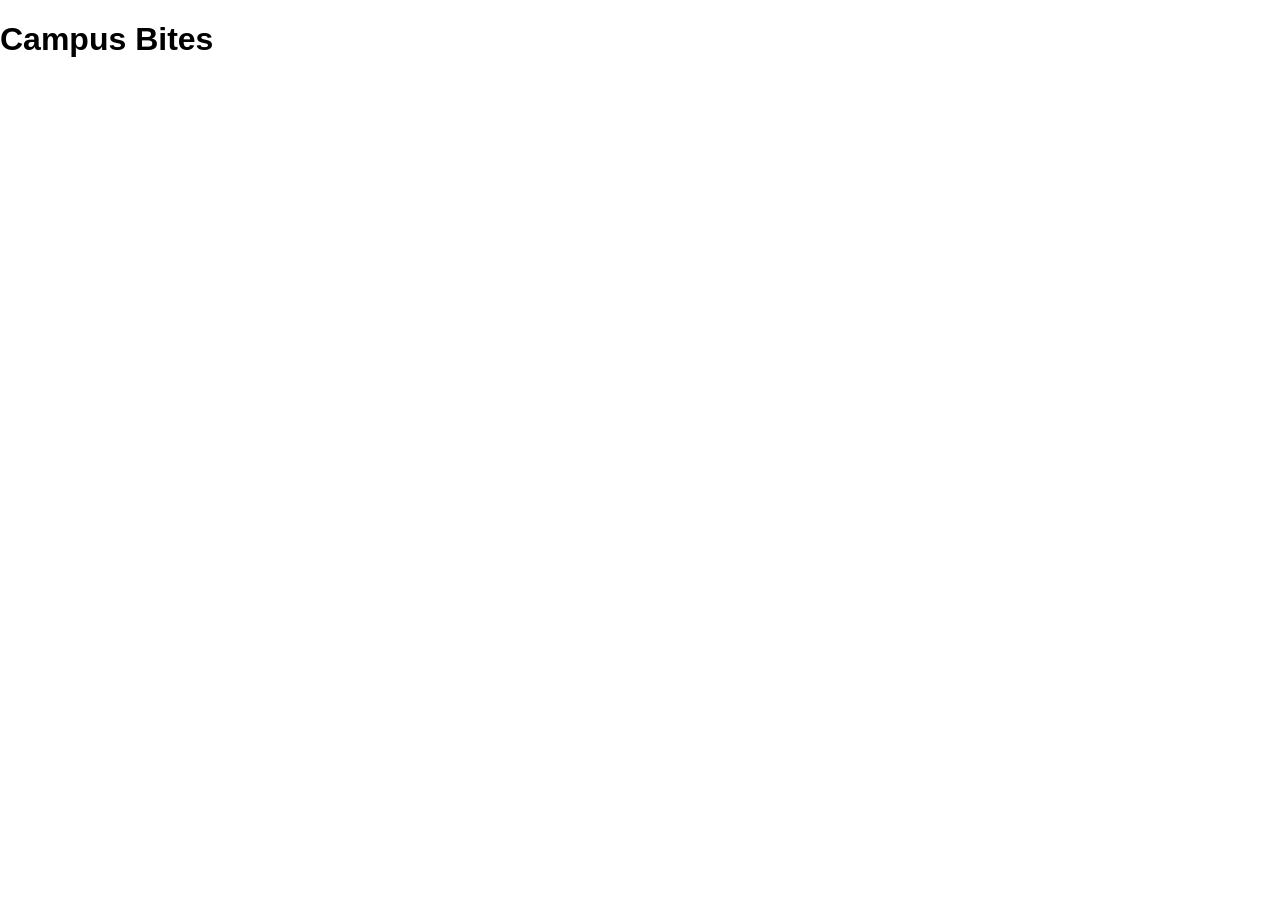
==== src/deals.html @ 04eabcf5 "add project folder structure" ====
<!DOCTYPE html>
<html lang="en">
<head>
    <meta charset="UTF-8">
    <meta name="viewport" content="width=device-width, initial-scale=1.0">
    <title>Campus Bites</title>
    <link rel="stylesheet" href="../styles/style.css">
</head>
<body>

    <h1>Campus Bites</h1>

</body>
</html>
---- styles/style.css ----
body {
    font-family: Arial, sans-serif;
    margin: 0;
    padding: 0;
}
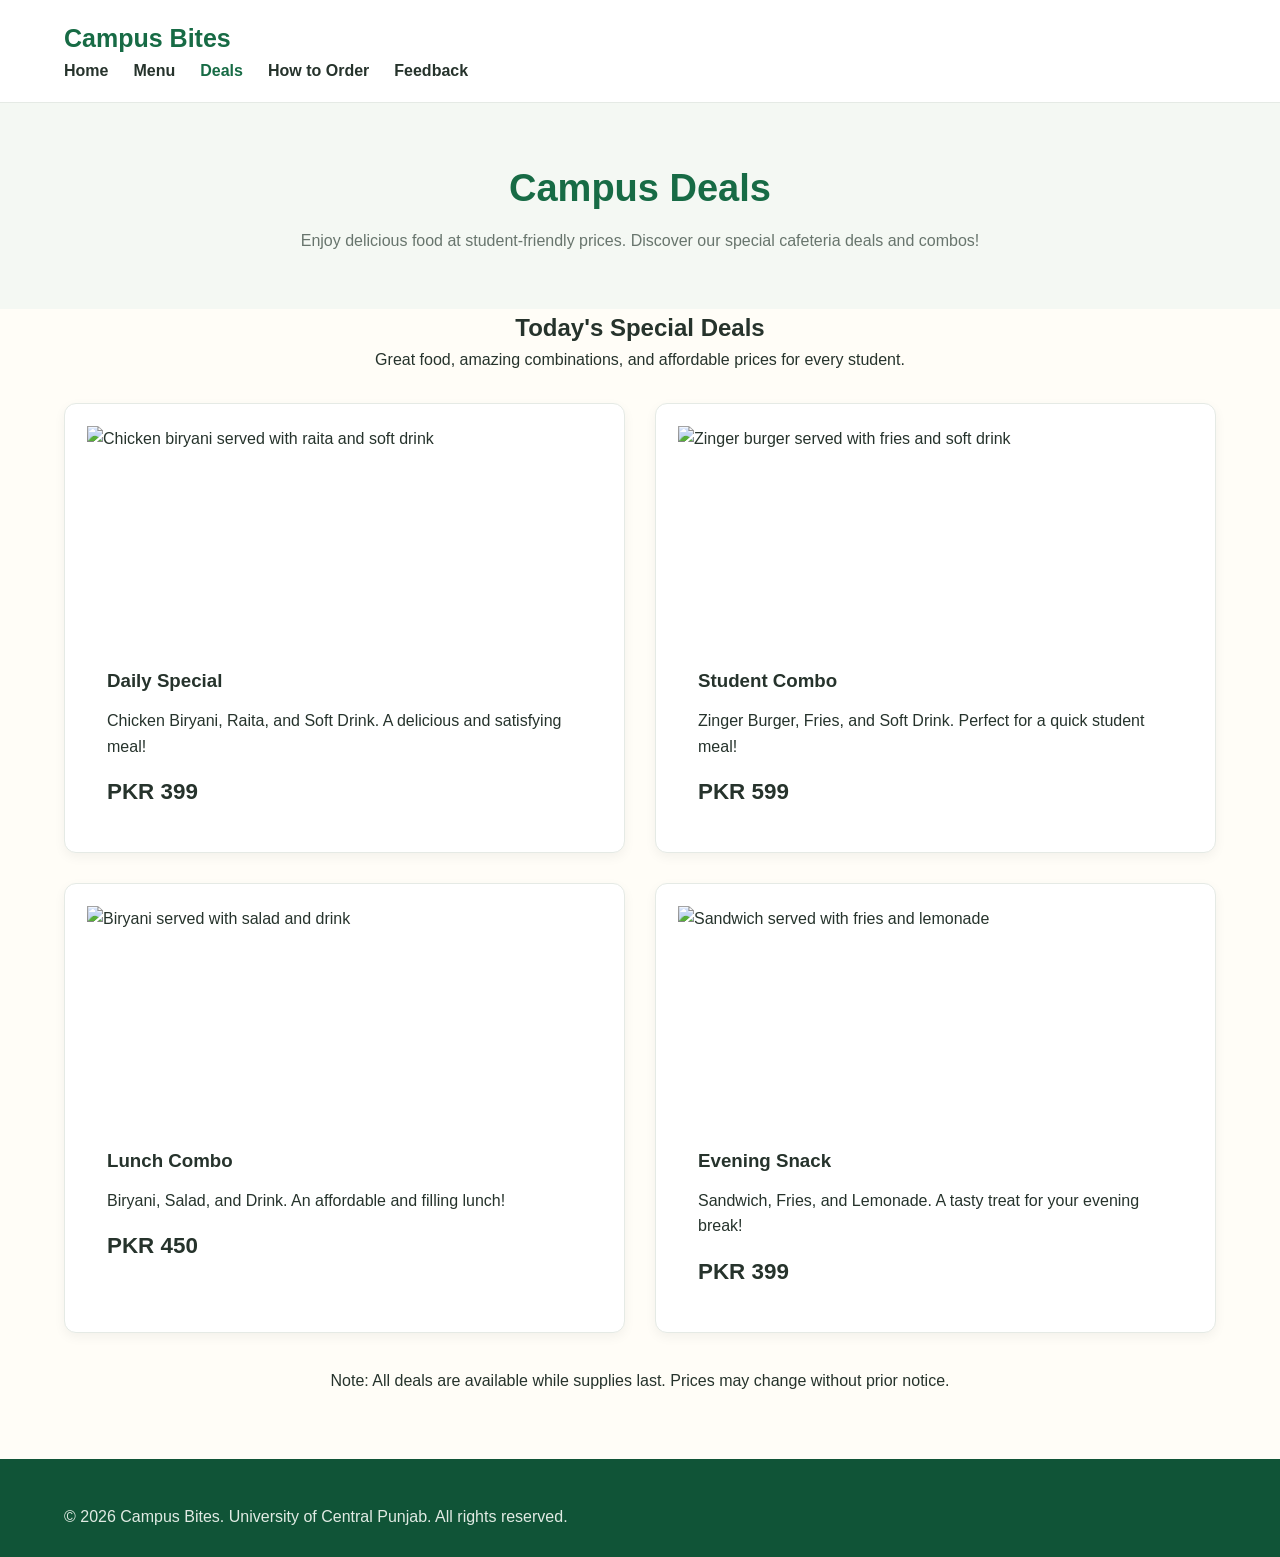
==== commit f3ccef18: "feat: implement Campus Bites deals page" ====
--- a/src/deals.html
+++ b/src/deals.html
@@ -3,12 +3,192 @@
 <head>
     <meta charset="UTF-8">
     <meta name="viewport" content="width=device-width, initial-scale=1.0">
-    <title>Campus Bites</title>
+
+    <title>Campus Deals | Campus Bites</title>
+
     <link rel="stylesheet" href="../styles/style.css">
 </head>
+
 <body>
 
-    <h1>Campus Bites</h1>
+    <!-- Shared Navigation -->
+    <nav class="navbar">
+        <div class="container">
+            <a href="index.html" class="logo">Campus Bites</a>
+
+            <ul class="nav-links">
+                <li><a href="index.html">Home</a></li>
+                <li><a href="menu.html">Menu</a></li>
+                <li><a href="deals.html" class="active" aria-current="page">Deals</a></li>
+                <li><a href="order.html">How to Order</a></li>
+                <li><a href="feedback.html">Feedback</a></li>
+            </ul>
+        </div>
+    </nav>
+
+    <!-- Deals Page Header -->
+    <header class="page-header">
+        <div class="container">
+            <h1>Campus Deals</h1>
+
+            <p>
+                Enjoy delicious food at student-friendly prices.
+                Discover our special cafeteria deals and combos!
+            </p>
+        </div>
+    </header>
+
+    <!-- Deals Section -->
+    <main class="container">
+
+        <section class="deals-section">
+
+            <div class="section-heading">
+                <h2>Today's Special Deals</h2>
+
+                <p>
+                    Great food, amazing combinations, and affordable prices
+                    for every student.
+                </p>
+            </div>
+
+            <!-- Deal Cards -->
+<div class="deals-grid">
+
+    <!-- Deal 1: Daily Special -->
+    <article class="card deal-card">
+
+        <div class="deal-image">
+            <img
+                src="https://placehold.co/600x400/f5e6cc/8b4513?text=Chicken+Biryani"
+                alt="Chicken biryani served with raita and soft drink"
+            >
+        </div>
+
+        <div class="card-content">
+
+            <h3>Daily Special</h3>
+
+            <p>
+                Chicken Biryani, Raita, and Soft Drink.
+                A delicious and satisfying meal!
+            </p>
+
+            <p class="deal-price">
+                PKR 399
+            </p>
+
+        </div>
+
+    </article>
+
+
+    <!-- Deal 2: Student Combo -->
+    <article class="card deal-card">
+
+        <div class="deal-image">
+            <img
+                src="https://placehold.co/600x400/f5e6cc/8b4513?text=Zinger+Burger+Combo"
+                alt="Zinger burger served with fries and soft drink"
+            >
+        </div>
+
+        <div class="card-content">
+
+            <h3>Student Combo</h3>
+
+            <p>
+                Zinger Burger, Fries, and Soft Drink.
+                Perfect for a quick student meal!
+            </p>
+
+            <p class="deal-price">
+                PKR 599
+            </p>
+
+        </div>
+
+    </article>
+
+
+    <!-- Deal 3: Lunch Combo -->
+    <article class="card deal-card">
+
+        <div class="deal-image">
+            <img
+                src="https://placehold.co/600x400/f5e6cc/8b4513?text=Lunch+Combo"
+                alt="Biryani served with salad and drink"
+            >
+        </div>
+
+        <div class="card-content">
+
+            <h3>Lunch Combo</h3>
+
+            <p>
+                Biryani, Salad, and Drink.
+                An affordable and filling lunch!
+            </p>
+
+            <p class="deal-price">
+                PKR 450
+            </p>
+
+        </div>
+
+    </article>
+
+
+    <!-- Deal 4: Evening Snack -->
+    <article class="card deal-card">
+
+        <div class="deal-image">
+            <img
+                src="https://placehold.co/600x400/f5e6cc/8b4513?text=Evening+Snack"
+                alt="Sandwich served with fries and lemonade"
+            >
+        </div>
+
+        <div class="card-content">
+
+            <h3>Evening Snack</h3>
+
+            <p>
+                Sandwich, Fries, and Lemonade.
+                A tasty treat for your evening break!
+            </p>
+
+            <p class="deal-price">
+                PKR 399
+            </p>
+
+        </div>
+
+    </article>
+
+</div>
+
+
+        </section>
+
+        <!-- Deals Availability Note -->
+        <p class="deals-note">
+            Note: All deals are available while supplies last.
+            Prices may change without prior notice.
+        </p>
+
+    </main>
+
+    <!-- Shared Footer -->
+    <footer class="footer">
+        <div class="container">
+            <p>
+                &copy; 2026 Campus Bites.
+                University of Central Punjab.
+                All rights reserved.
+            </p>
+        </div>
+    </footer>
 
 </body>
-</html>+</html>
--- a/styles/style.css
+++ b/styles/style.css
@@ -1,5 +1,1378 @@
-body {
-    font-family: Arial, sans-serif;
+/* =================================
+   CAMPUS BITES - DESIGN SYSTEM
+================================= */
+
+/* 1. Common Colors */
+
+:root {
+    --primary-green: #176B45;
+    --dark-green: #105437;
+    --secondary-green: #2D8A5D;
+
+    --accent-yellow: #F4B942;
+
+    --background-color: #FFFDF7;
+    --surface-color: #FFFFFF;
+
+    --text-color: #26332C;
+    --text-light: #68756D;
+
+    --border-color: #E5EAE5;
+}
+
+
+
+/* 2. Basic Reset */
+
+* {
     margin: 0;
     padding: 0;
+    box-sizing: border-box;
+}
+
+/* 3. Body Styling */
+
+body {
+    font-family: Arial, Helvetica, sans-serif;
+    background-color: var(--background-color);
+    color: var(--text-color);
+    line-height: 1.6;
+}
+
+/* 4. Common HTML Elements */
+
+a {
+    text-decoration: none;
+    color: inherit;
+}
+
+ul {
+    list-style: none;
+}
+
+img {
+    max-width: 100%;
+    display: block;
+}
+
+button,
+input,
+textarea {
+    font-family: inherit;
+}
+
+/* 5. Common Container */
+
+.container {
+    width: 90%;
+    max-width: 1200px;
+    margin: 0 auto;
+}
+
+/* 6. Navigation Bar */
+
+.navbar {
+    background-color: var(--surface-color);
+    border-bottom: 1px solid var(--border-color);
+    padding: 18px 0;
+    position: sticky;
+    top: 0;
+    z-index: 100;
+}
+
+.navbar-inner {
+    display: flex;
+    align-items: center;
+    justify-content: space-between;
+    gap: 20px;
+}
+
+.logo {
+    font-size: 25px;
+    font-weight: bold;
+    color: var(--primary-green);
+}
+
+.logo span {
+    color: var(--accent-yellow);
+}
+
+.nav-links {
+    display: flex;
+    align-items: center;
+    gap: 25px;
+}
+
+.nav-links a {
+    color: var(--text-color);
+    font-weight: 600;
+    transition: color 0.3s ease;
+}
+
+.nav-links a:hover,
+.nav-links a.active {
+    color: var(--primary-green);
+}
+
+/* 7. Common Buttons */
+
+.btn {
+    display: inline-block;
+    padding: 12px 24px;
+    border-radius: 8px;
+    font-weight: bold;
+    cursor: pointer;
+    transition: 0.3s ease;
+    border: 2px solid transparent;
+}
+
+.btn-primary {
+    background-color: var(--primary-green);
+    color: white;
+}
+
+.btn-primary:hover {
+    background-color: var(--dark-green);
+}
+
+.btn-outline {
+    border-color: var(--primary-green);
+    color: var(--primary-green);
+    background-color: transparent;
+}
+
+.btn-outline:hover {
+    background-color: var(--primary-green);
+    color: white;
+}
+
+/* 8. Common Sections */
+
+.section {
+    padding: 65px 0;
+}
+
+.section-title {
+    font-size: 32px;
+    text-align: center;
+    margin-bottom: 15px;
+    color: var(--text-color);
+}
+
+.section-description {
+    text-align: center;
+    color: var(--text-light);
+    max-width: 700px;
+    margin: 0 auto 35px;
+}
+
+/* 9. Common Cards */
+
+.card {
+    background-color: var(--surface-color);
+    border: 1px solid var(--border-color);
+    border-radius: 12px;
+    padding: 22px;
+    box-shadow: 0 4px 12px rgba(0, 0, 0, 0.05);
+}
+
+.card-grid {
+    display: grid;
+    grid-template-columns: repeat(3, 1fr);
+    gap: 25px;
+}
+
+/* 10. Common Page Header */
+
+.page-header {
+    background-color: #F4F8F3;
+    padding: 55px 0;
+    text-align: center;
+}
+
+.page-header h1 {
+    font-size: 38px;
+    color: var(--primary-green);
+    margin-bottom: 10px;
+}
+
+.page-header p {
+    color: var(--text-light);
+}
+
+/* 11. Common Footer */
+
+.footer {
+    background-color: var(--dark-green);
+    color: white;
+    padding: 45px 0 20px;
+    margin-top: 50px;
+}
+
+.footer-content {
+    display: grid;
+    grid-template-columns: repeat(3, 1fr);
+    gap: 30px;
+}
+
+.footer h3 {
+    margin-bottom: 15px;
+}
+
+.footer p {
+    color: #E0EAE3;
+    margin-bottom: 8px;
+}
+
+.footer-links {
+    display: flex;
+    flex-direction: column;
+    gap: 8px;
+}
+
+.footer-links a {
+    color: #E0EAE3;
+}
+
+.footer-links a:hover {
+    color: var(--accent-yellow);
+}
+
+.footer-bottom {
+    text-align: center;
+    border-top: 1px solid rgba(255,255,255,0.2);
+    margin-top: 30px;
+    padding-top: 20px;
+}
+
+/* 12. Responsive Design */
+
+@media (max-width: 900px) {
+
+    .card-grid {
+        grid-template-columns: repeat(2, 1fr);
+    }
+
+    .footer-content {
+        grid-template-columns: repeat(2, 1fr);
+    }
+
+    .nav-links {
+        gap: 15px;
+    }
+}
+
+@media (max-width: 600px) {
+
+    .navbar-inner {
+        flex-direction: column;
+    }
+
+    .nav-links {
+        flex-wrap: wrap;
+        justify-content: center;
+        gap: 12px;
+    }
+
+    .card-grid {
+        grid-template-columns: 1fr;
+    }
+
+    .footer-content {
+        grid-template-columns: 1fr;
+    }
+
+    .section-title {
+        font-size: 26px;
+    }
+
+    .page-header h1 {
+        font-size: 30px;
+    }
+}
+
+.menu-category {
+    margin-bottom: 55px;
+}
+
+.menu-category:last-child {
+    margin-bottom: 0;
+}
+
+.menu-category-title {
+    display: inline-block;
+    font-size: 28px;
+    color: var(--primary-green);
+    border-bottom: 3px solid var(--accent-yellow);
+    padding-bottom: 6px;
+    margin-bottom: 25px;
+}
+
+.menu-item {
+    display: flex;
+    flex-direction: column;
+    gap: 12px;
+}
+
+.menu-item-image {
+    height: 160px;
+    border-radius: 8px;
+    background-color: #F4F8F3;
+    display: flex;
+    align-items: center;
+    justify-content: center;
+    font-size: 64px;
+}
+
+.menu-item-header {
+    display: flex;
+    justify-content: space-between;
+    align-items: flex-start;
+    gap: 10px;
+}
+
+.menu-item-header h3 {
+    font-size: 19px;
+    color: var(--text-color);
+}
+
+.menu-price {
+    background-color: #FFF4D6;
+    color: var(--dark-green);
+    font-weight: bold;
+    padding: 4px 12px;
+    border-radius: 20px;
+    white-space: nowrap;
+}
+
+.menu-item p {
+    color: var(--text-light);
+    font-size: 15px;
+}
+
+@media (max-width: 600px) {
+
+    .menu-category-title {
+        font-size: 24px;
+    }
+
+    .menu-item-image {
+        height: 140px;
+    }
+}/* =================================
+   CAMPUS BITES - DESIGN SYSTEM
+================================= */
+
+/* 1. Common Colors */
+
+:root {
+    --primary-green: #176B45;
+    --dark-green: #105437;
+    --secondary-green: #2D8A5D;
+
+    --accent-yellow: #F4B942;
+
+    --background-color: #FFFDF7;
+    --surface-color: #FFFFFF;
+
+    --text-color: #26332C;
+    --text-light: #68756D;
+
+    --border-color: #E5EAE5;
+}
+
+
+
+/* 2. Basic Reset */
+
+* {
+    margin: 0;
+    padding: 0;
+    box-sizing: border-box;
+}
+
+/* 3. Body Styling */
+
+body {
+    font-family: Arial, Helvetica, sans-serif;
+    background-color: var(--background-color);
+    color: var(--text-color);
+    line-height: 1.6;
+}
+
+/* 4. Common HTML Elements */
+
+a {
+    text-decoration: none;
+    color: inherit;
+}
+
+ul {
+    list-style: none;
+}
+
+img {
+    max-width: 100%;
+    display: block;
+}
+
+button,
+input,
+textarea {
+    font-family: inherit;
+}
+
+/* 5. Common Container */
+
+.container {
+    width: 90%;
+    max-width: 1200px;
+    margin: 0 auto;
+}
+
+/* 6. Navigation Bar */
+
+.navbar {
+    background-color: var(--surface-color);
+    border-bottom: 1px solid var(--border-color);
+    padding: 18px 0;
+    position: sticky;
+    top: 0;
+    z-index: 100;
+}
+
+.navbar-inner {
+    display: flex;
+    align-items: center;
+    justify-content: space-between;
+    gap: 20px;
+}
+
+.logo {
+    font-size: 25px;
+    font-weight: bold;
+    color: var(--primary-green);
+}
+
+.logo span {
+    color: var(--accent-yellow);
+}
+
+.nav-links {
+    display: flex;
+    align-items: center;
+    gap: 25px;
+}
+
+.nav-links a {
+    color: var(--text-color);
+    font-weight: 600;
+    transition: color 0.3s ease;
+}
+
+.nav-links a:hover,
+.nav-links a.active {
+    color: var(--primary-green);
+}
+
+/* 7. Common Buttons */
+
+.btn {
+    display: inline-block;
+    padding: 12px 24px;
+    border-radius: 8px;
+    font-weight: bold;
+    cursor: pointer;
+    transition: 0.3s ease;
+    border: 2px solid transparent;
+}
+
+.btn-primary {
+    background-color: var(--primary-green);
+    color: white;
+}
+
+.btn-primary:hover {
+    background-color: var(--dark-green);
+}
+
+.btn-outline {
+    border-color: var(--primary-green);
+    color: var(--primary-green);
+    background-color: transparent;
+}
+
+.btn-outline:hover {
+    background-color: var(--primary-green);
+    color: white;
+}
+
+/* 8. Common Sections */
+
+.section {
+    padding: 65px 0;
+}
+
+.section-title {
+    font-size: 32px;
+    text-align: center;
+    margin-bottom: 15px;
+    color: var(--text-color);
+}
+
+.section-description {
+    text-align: center;
+    color: var(--text-light);
+    max-width: 700px;
+    margin: 0 auto 35px;
+}
+
+/* 9. Common Cards */
+
+.card {
+    background-color: var(--surface-color);
+    border: 1px solid var(--border-color);
+    border-radius: 12px;
+    padding: 22px;
+    box-shadow: 0 4px 12px rgba(0, 0, 0, 0.05);
+}
+
+.card-grid {
+    display: grid;
+    grid-template-columns: repeat(3, 1fr);
+    gap: 25px;
+}
+
+/* 10. Common Page Header */
+
+.page-header {
+    background-color: #F4F8F3;
+    padding: 55px 0;
+    text-align: center;
+}
+
+.page-header h1 {
+    font-size: 38px;
+    color: var(--primary-green);
+    margin-bottom: 10px;
+}
+
+.page-header p {
+    color: var(--text-light);
+}
+
+/* 11. Common Footer */
+
+.footer {
+    background-color: var(--dark-green);
+    color: white;
+    padding: 45px 0 20px;
+    margin-top: 50px;
+}
+
+.footer-content {
+    display: grid;
+    grid-template-columns: repeat(3, 1fr);
+    gap: 30px;
+}
+
+.footer h3 {
+    margin-bottom: 15px;
+}
+
+.footer p {
+    color: #E0EAE3;
+    margin-bottom: 8px;
+}
+
+.footer-links {
+    display: flex;
+    flex-direction: column;
+    gap: 8px;
+}
+
+.footer-links a {
+    color: #E0EAE3;
+}
+
+.footer-links a:hover {
+    color: var(--accent-yellow);
+}
+
+.footer-bottom {
+    text-align: center;
+    border-top: 1px solid rgba(255,255,255,0.2);
+    margin-top: 30px;
+    padding-top: 20px;
+}
+
+/* 12. Responsive Design */
+
+@media (max-width: 900px) {
+
+    .card-grid {
+        grid-template-columns: repeat(2, 1fr);
+    }
+
+    .footer-content {
+        grid-template-columns: repeat(2, 1fr);
+    }
+
+    .nav-links {
+        gap: 15px;
+    }
+}
+
+@media (max-width: 600px) {
+
+    .navbar-inner {
+        flex-direction: column;
+    }
+
+    .nav-links {
+        flex-wrap: wrap;
+        justify-content: center;
+        gap: 12px;
+    }
+
+    .card-grid {
+        grid-template-columns: 1fr;
+    }
+
+    .footer-content {
+        grid-template-columns: 1fr;
+    }
+
+    .section-title {
+        font-size: 26px;
+    }
+
+    .page-header h1 {
+        font-size: 30px;
+    }
+}
+
+.menu-category {
+    margin-bottom: 55px;
+}
+
+.menu-category:last-child {
+    margin-bottom: 0;
+}
+
+.menu-category-title {
+    display: inline-block;
+    font-size: 28px;
+    color: var(--primary-green);
+    border-bottom: 3px solid var(--accent-yellow);
+    padding-bottom: 6px;
+    margin-bottom: 25px;
+}
+
+.menu-item {
+    display: flex;
+    flex-direction: column;
+    gap: 12px;
+}
+
+.menu-item-image {
+    height: 160px;
+    border-radius: 8px;
+    background-color: #F4F8F3;
+    display: flex;
+    align-items: center;
+    justify-content: center;
+    font-size: 64px;
+}
+
+.menu-item-header {
+    display: flex;
+    justify-content: space-between;
+    align-items: flex-start;
+    gap: 10px;
+}
+
+.menu-item-header h3 {
+    font-size: 19px;
+    color: var(--text-color);
+}
+
+.menu-price {
+    background-color: #FFF4D6;
+    color: var(--dark-green);
+    font-weight: bold;
+    padding: 4px 12px;
+    border-radius: 20px;
+    white-space: nowrap;
+}
+
+.menu-item p {
+    color: var(--text-light);
+    font-size: 15px;
+}
+
+@media (max-width: 600px) {
+
+    .menu-category-title {
+        font-size: 24px;
+    }
+
+    .menu-item-image {
+        height: 140px;
+    }
+}
+
+/* =================================
+   ORDER PAGE STYLES
+================================= */
+
+.order-guidelines {
+    margin-top: 55px;
+}
+
+.guideline-list {
+    list-style: disc;
+    padding-left: 22px;
+}
+
+.guideline-list li {
+    margin-bottom: 12px;
+    color: var(--text-light);
+}
+
+
+/* =================================
+   FEEDBACK PAGE STYLES
+================================= */
+
+.contact-grid {
+    display: grid;
+    grid-template-columns: repeat(2, minmax(0, 1fr));
+    gap: 25px;
+}
+
+.contact-grid h2 {
+    color: var(--primary-green);
+    margin-bottom: 20px;
+}
+
+.contact-grid a {
+    color: var(--primary-green);
+}
+
+.contact-grid a:hover {
+    text-decoration: underline;
+}
+
+.feedback-form {
+    display: flex;
+    flex-direction: column;
+}
+
+.feedback-form label {
+    font-weight: bold;
+}
+
+.feedback-form input,
+.feedback-form textarea {
+    width: 100%;
+    padding: 12px;
+    border: 1px solid var(--border-color);
+    border-radius: 8px;
+    background-color: var(--background-color);
+    color: var(--text-color);
+    font-size: 15px;
+}
+
+.feedback-form textarea {
+    resize: vertical;
+}
+
+.feedback-form input:focus,
+.feedback-form textarea:focus {
+    outline: 2px solid var(--secondary-green);
+    border-color: var(--primary-green);
+}
+
+.form-notice {
+    margin-top: 20px;
+    padding: 12px;
+    background-color: #F4F8F3;
+    border-radius: 8px;
+    color: var(--text-light);
+    font-size: 14px;
+}
+
+
+/* =================================
+   PAGE-SPECIFIC RESPONSIVENESS
+================================= */
+
+@media (max-width: 600px) {
+
+    .contact-grid {
+        grid-template-columns: 1fr;
+    }
+
+    .order-guidelines {
+        margin-top: 35px;
+    }
+
+}
+
+/* 2. Basic Reset */
+
+* {
+    margin: 0;
+    padding: 0;
+    box-sizing: border-box;
+}
+
+/* 3. Body Styling */
+
+body {
+    font-family: Arial, Helvetica, sans-serif;
+    background-color: var(--background-color);
+    color: var(--text-color);
+    line-height: 1.6;
+}
+
+/* 4. Common HTML Elements */
+
+a {
+    text-decoration: none;
+    color: inherit;
+}
+
+ul {
+    list-style: none;
+}
+
+img {
+    max-width: 100%;
+    display: block;
+}
+
+button,
+input,
+textarea {
+    font-family: inherit;
+}
+
+/* 5. Common Container */
+
+.container {
+    width: 90%;
+    max-width: 1200px;
+    margin: 0 auto;
+}
+
+/* 6. Navigation Bar */
+
+.navbar {
+    background-color: var(--surface-color);
+    border-bottom: 1px solid var(--border-color);
+    padding: 18px 0;
+    position: sticky;
+    top: 0;
+    z-index: 100;
+}
+
+.navbar-inner {
+    display: flex;
+    align-items: center;
+    justify-content: space-between;
+    gap: 20px;
+}
+
+.logo {
+    font-size: 25px;
+    font-weight: bold;
+    color: var(--primary-green);
+}
+
+.logo span {
+    color: var(--accent-yellow);
+}
+
+.nav-links {
+    display: flex;
+    align-items: center;
+    gap: 25px;
+}
+
+.nav-links a {
+    color: var(--text-color);
+    font-weight: 600;
+    transition: color 0.3s ease;
+}
+
+.nav-links a:hover,
+.nav-links a.active {
+    color: var(--primary-green);
+}
+
+/* 7. Common Buttons */
+
+.btn {
+    display: inline-block;
+    padding: 12px 24px;
+    border-radius: 8px;
+    font-weight: bold;
+    cursor: pointer;
+    transition: 0.3s ease;
+    border: 2px solid transparent;
+}
+
+.btn-primary {
+    background-color: var(--primary-green);
+    color: white;
+}
+
+.btn-primary:hover {
+    background-color: var(--dark-green);
+}
+
+.btn-outline {
+    border-color: var(--primary-green);
+    color: var(--primary-green);
+    background-color: transparent;
+}
+
+.btn-outline:hover {
+    background-color: var(--primary-green);
+    color: white;
+}
+
+/* 8. Common Sections */
+
+.section {
+    padding: 65px 0;
+}
+
+.section-title {
+    font-size: 32px;
+    text-align: center;
+    margin-bottom: 15px;
+    color: var(--text-color);
+}
+
+.section-description {
+    text-align: center;
+    color: var(--text-light);
+    max-width: 700px;
+    margin: 0 auto 35px;
+}
+
+/* 9. Common Cards */
+
+.card {
+    background-color: var(--surface-color);
+    border: 1px solid var(--border-color);
+    border-radius: 12px;
+    padding: 22px;
+    box-shadow: 0 4px 12px rgba(0, 0, 0, 0.05);
+}
+
+.card-grid {
+    display: grid;
+    grid-template-columns: repeat(3, 1fr);
+    gap: 25px;
+}
+
+/* 10. Common Page Header */
+
+.page-header {
+    background-color: #F4F8F3;
+    padding: 55px 0;
+    text-align: center;
+}
+
+.page-header h1 {
+    font-size: 38px;
+    color: var(--primary-green);
+    margin-bottom: 10px;
+}
+
+.page-header p {
+    color: var(--text-light);
+}
+
+/* 11. Common Footer */
+
+.footer {
+    background-color: var(--dark-green);
+    color: white;
+    padding: 45px 0 20px;
+    margin-top: 50px;
+}
+
+.footer-content {
+    display: grid;
+    grid-template-columns: repeat(3, 1fr);
+    gap: 30px;
+}
+
+.footer h3 {
+    margin-bottom: 15px;
+}
+
+.footer p {
+    color: #E0EAE3;
+    margin-bottom: 8px;
+}
+
+.footer-links {
+    display: flex;
+    flex-direction: column;
+    gap: 8px;
+}
+
+.footer-links a {
+    color: #E0EAE3;
+}
+
+.footer-links a:hover {
+    color: var(--accent-yellow);
+}
+
+.footer-bottom {
+    text-align: center;
+    border-top: 1px solid rgba(255,255,255,0.2);
+    margin-top: 30px;
+    padding-top: 20px;
+}
+
+/* 12. Responsive Design */
+
+@media (max-width: 900px) {
+
+    .card-grid {
+        grid-template-columns: repeat(2, 1fr);
+    }
+
+    .footer-content {
+        grid-template-columns: repeat(2, 1fr);
+    }
+
+    .nav-links {
+        gap: 15px;
+    }
+}
+
+@media (max-width: 600px) {
+
+    .navbar-inner {
+        flex-direction: column;
+    }
+
+    .nav-links {
+        flex-wrap: wrap;
+        justify-content: center;
+        gap: 12px;
+    }
+
+    .card-grid {
+        grid-template-columns: 1fr;
+    }
+
+    .footer-content {
+        grid-template-columns: 1fr;
+    }
+
+    .section-title {
+        font-size: 26px;
+    }
+
+    .page-header h1 {
+        font-size: 30px;
+    }
+}
+
+/* =================================
+   HOME PAGE SPECIFIC STYLES
+================================= */
+
+/* 1. Hero Section */
+
+.hero {
+    background-color: #F4F8F3;
+    padding: 75px 0;
+}
+
+.hero-content {
+    display: grid;
+    grid-template-columns: 1fr 1fr;
+    align-items: center;
+    gap: 50px;
+}
+
+.hero-tagline {
+    color: var(--primary-green);
+    font-weight: bold;
+    letter-spacing: 2px;
+    font-size: 14px;
+    margin-bottom: 15px;
+}
+
+.hero-text h1 {
+    font-size: 48px;
+    line-height: 1.2;
+    margin-bottom: 20px;
+    color: var(--text-color);
+}
+
+.hero-text h1 span {
+    color: var(--primary-green);
+}
+
+.hero-text > p:not(.hero-tagline) {
+    color: var(--text-light);
+    font-size: 17px;
+    margin-bottom: 28px;
+    max-width: 500px;
+}
+
+.hero-buttons {
+    display: flex;
+    gap: 15px;
+    flex-wrap: wrap;
+}
+
+.hero-image img {
+    width: 100%;
+    height: 380px;
+    object-fit: cover;
+    border-radius: 20px;
+    box-shadow: 0 10px 25px rgba(0, 0, 0, 0.12);
+}
+
+
+/* 2. About Section */
+
+.about-section {
+    background-color: var(--surface-color);
+}
+
+.about-section .section-description {
+    line-height: 1.9;
+    font-size: 17px;
+}
+
+
+/* 3. Featured Food Section */
+
+.featured-section {
+    background-color: var(--background-color);
+}
+
+.featured-section .card {
+    transition: transform 0.3s ease, box-shadow 0.3s ease;
+}
+
+.featured-section .card:hover {
+    transform: translateY(-7px);
+    box-shadow: 0 10px 25px rgba(0, 0, 0, 0.10);
+}
+
+.featured-section .menu-item-image {
+    height: 200px;
+    overflow: hidden;
+    border-radius: 10px;
+    background-color: #F4F8F3;
+}
+
+.featured-section .menu-item-image img {
+    width: 100%;
+    height: 100%;
+    object-fit: cover;
+}
+
+.featured-section .menu-item-header {
+    margin-top: 5px;
+}
+
+.featured-button {
+    text-align: center;
+    margin-top: 35px;
+}
+
+
+/* 4. Hero and Tablet Responsiveness */
+
+@media (max-width: 900px) {
+
+    .hero {
+        padding: 55px 0;
+    }
+
+    .hero-content {
+        gap: 30px;
+    }
+
+    .hero-text h1 {
+        font-size: 38px;
+    }
+
+    .hero-image img {
+        height: 320px;
+    }
+
+}
+
+
+/* 5. Mobile Responsiveness */
+
+@media (max-width: 600px) {
+
+    .hero {
+        padding: 40px 0;
+    }
+
+    .hero-content {
+        grid-template-columns: 1fr;
+        gap: 30px;
+        text-align: center;
+    }
+
+    .hero-text h1 {
+        font-size: 32px;
+    }
+
+    .hero-text > p:not(.hero-tagline) {
+        font-size: 15px;
+        margin-left: auto;
+        margin-right: auto;
+    }
+
+    .hero-buttons {
+        justify-content: center;
+    }
+
+    .hero-image img {
+        height: 240px;
+    }
+
+    .featured-section .menu-item-image {
+        height: 190px;
+    }
+
+}
+
+css
+/* =========================================
+   CAMPUS BITES - DEALS PAGE STYLES
+   ========================================= */
+
+/* Deals section */
+.deals-section {
+    padding: 40px 0;
+}
+
+/* Deals heading */
+.deals-section .section-heading {
+    text-align: center;
+    margin-bottom: 30px;
+}
+
+/* Deals grid */
+.deals-grid {
+    display: grid;
+    grid-template-columns: repeat(2, 1fr);
+    gap: 30px;
+}
+
+/* Individual deal card */
+.deal-card {
+    overflow: hidden;
+    border-radius: 12px;
+    transition: transform 0.3s ease, box-shadow 0.3s ease;
+}
+
+/* Card hover effect */
+.deal-card:hover {
+    transform: translateY(-5px);
+}
+
+/* Deal images */
+.deal-image {
+    width: 100%;
+    height: 220px;
+    overflow: hidden;
+}
+
+.deal-image img {
+    width: 100%;
+    height: 100%;
+    object-fit: cover;
+    display: block;
+}
+
+/* Deal card content */
+.deal-card .card-content {
+    padding: 20px;
+}
+
+.deal-card h3 {
+    margin-bottom: 12px;
+}
+
+.deal-card p {
+    line-height: 1.6;
+}
+
+/* Deal price */
+.deal-card .deal-price {
+    margin-top: 15px;
+    font-size: 1.4rem;
+    font-weight: bold;
+    color: var(--primary-color);
+}
+
+/* Availability note */
+.deals-note {
+    text-align: center;
+    margin: 20px 0 40px;
+    padding: 15px;
+    border-radius: 8px;
+}
+
+/* =========================================
+   RESPONSIVE DESIGN
+   ========================================= */
+
+/* Tablets */
+@media (max-width: 768px) {
+
+    .deals-grid {
+        grid-template-columns: repeat(2, 1fr);
+        gap: 20px;
+    }
+
+    .deal-image {
+        height: 180px;
+    }
+
+}
+
+/* Mobile phones */
+@media (max-width: 480px) {
+
+    .deals-grid {
+        grid-template-columns: 1fr;
+        gap: 20px;
+    }
+
+    .deal-image {
+        height: 200px;
+    }
+
+    .deal-card .card-content {
+        padding: 15px;
+    }
+
+    .deals-note {
+        font-size: 0.9rem;
+    }
+
 }
